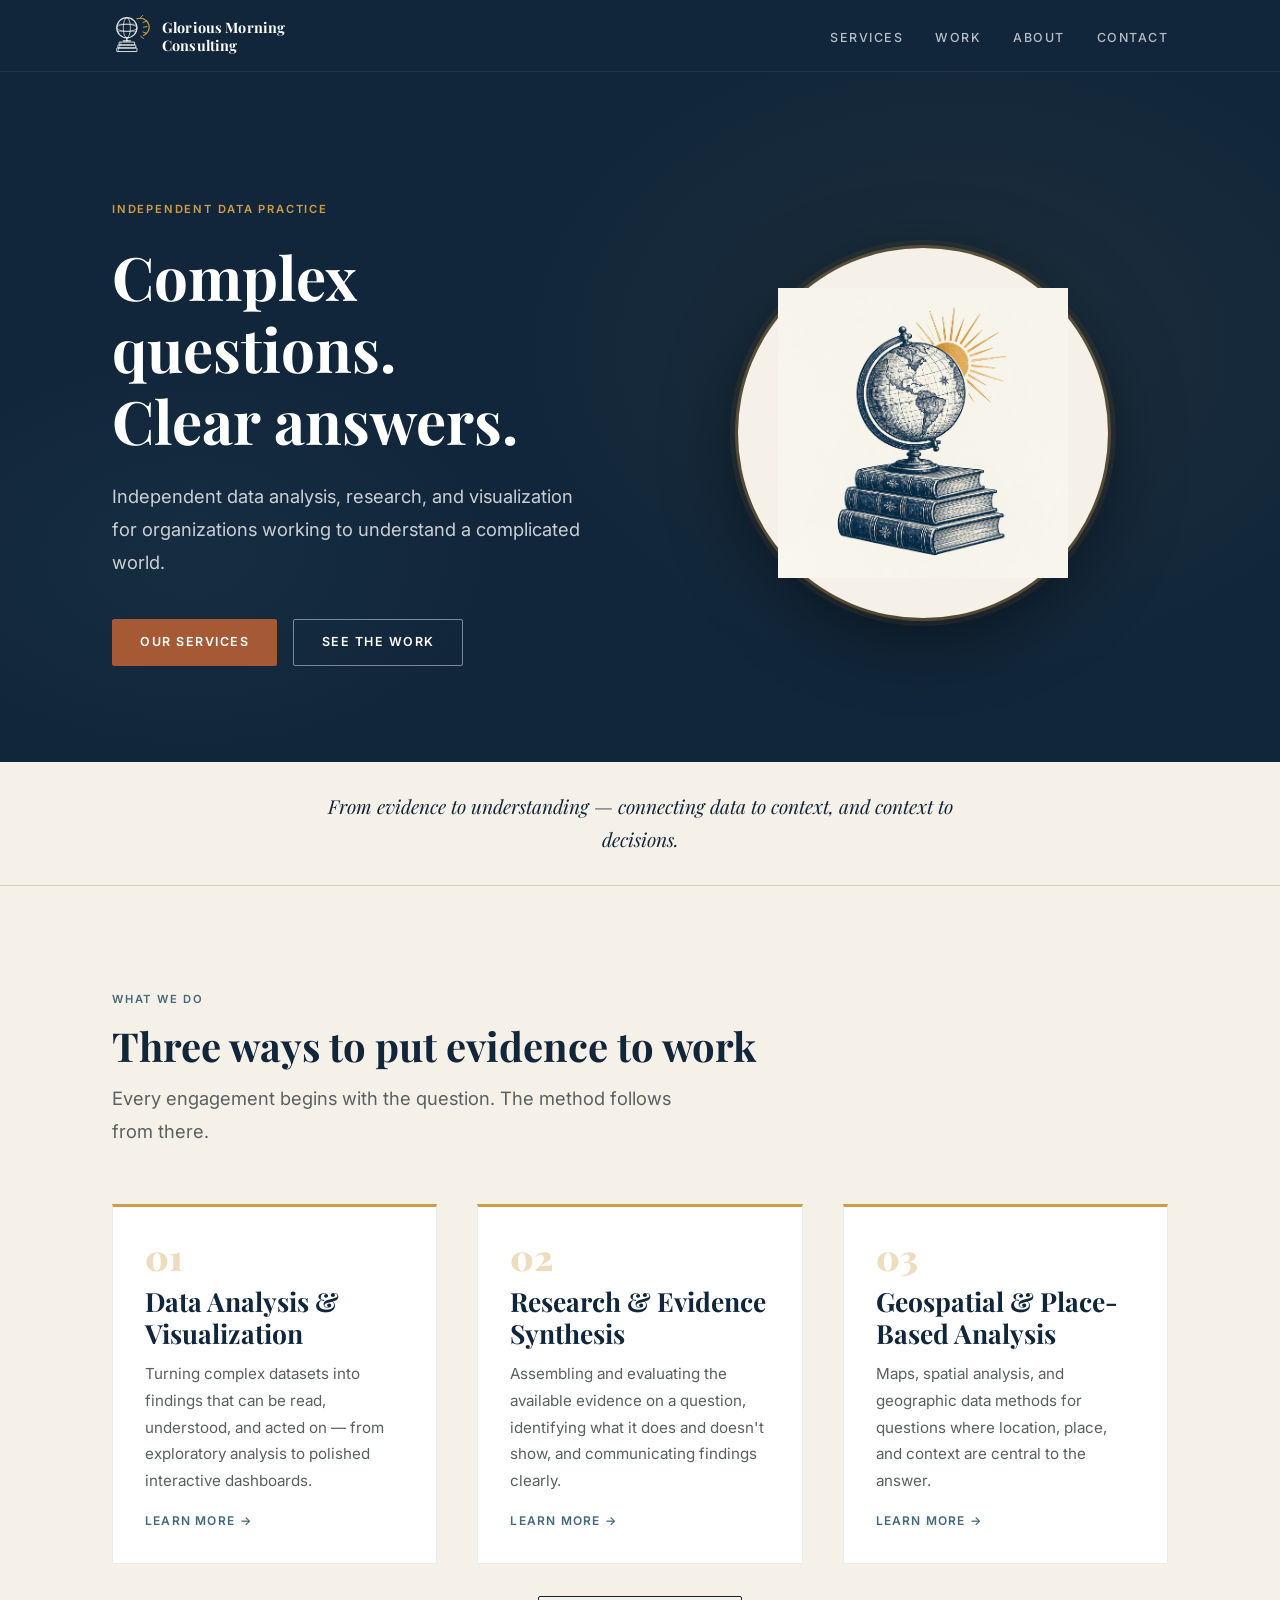
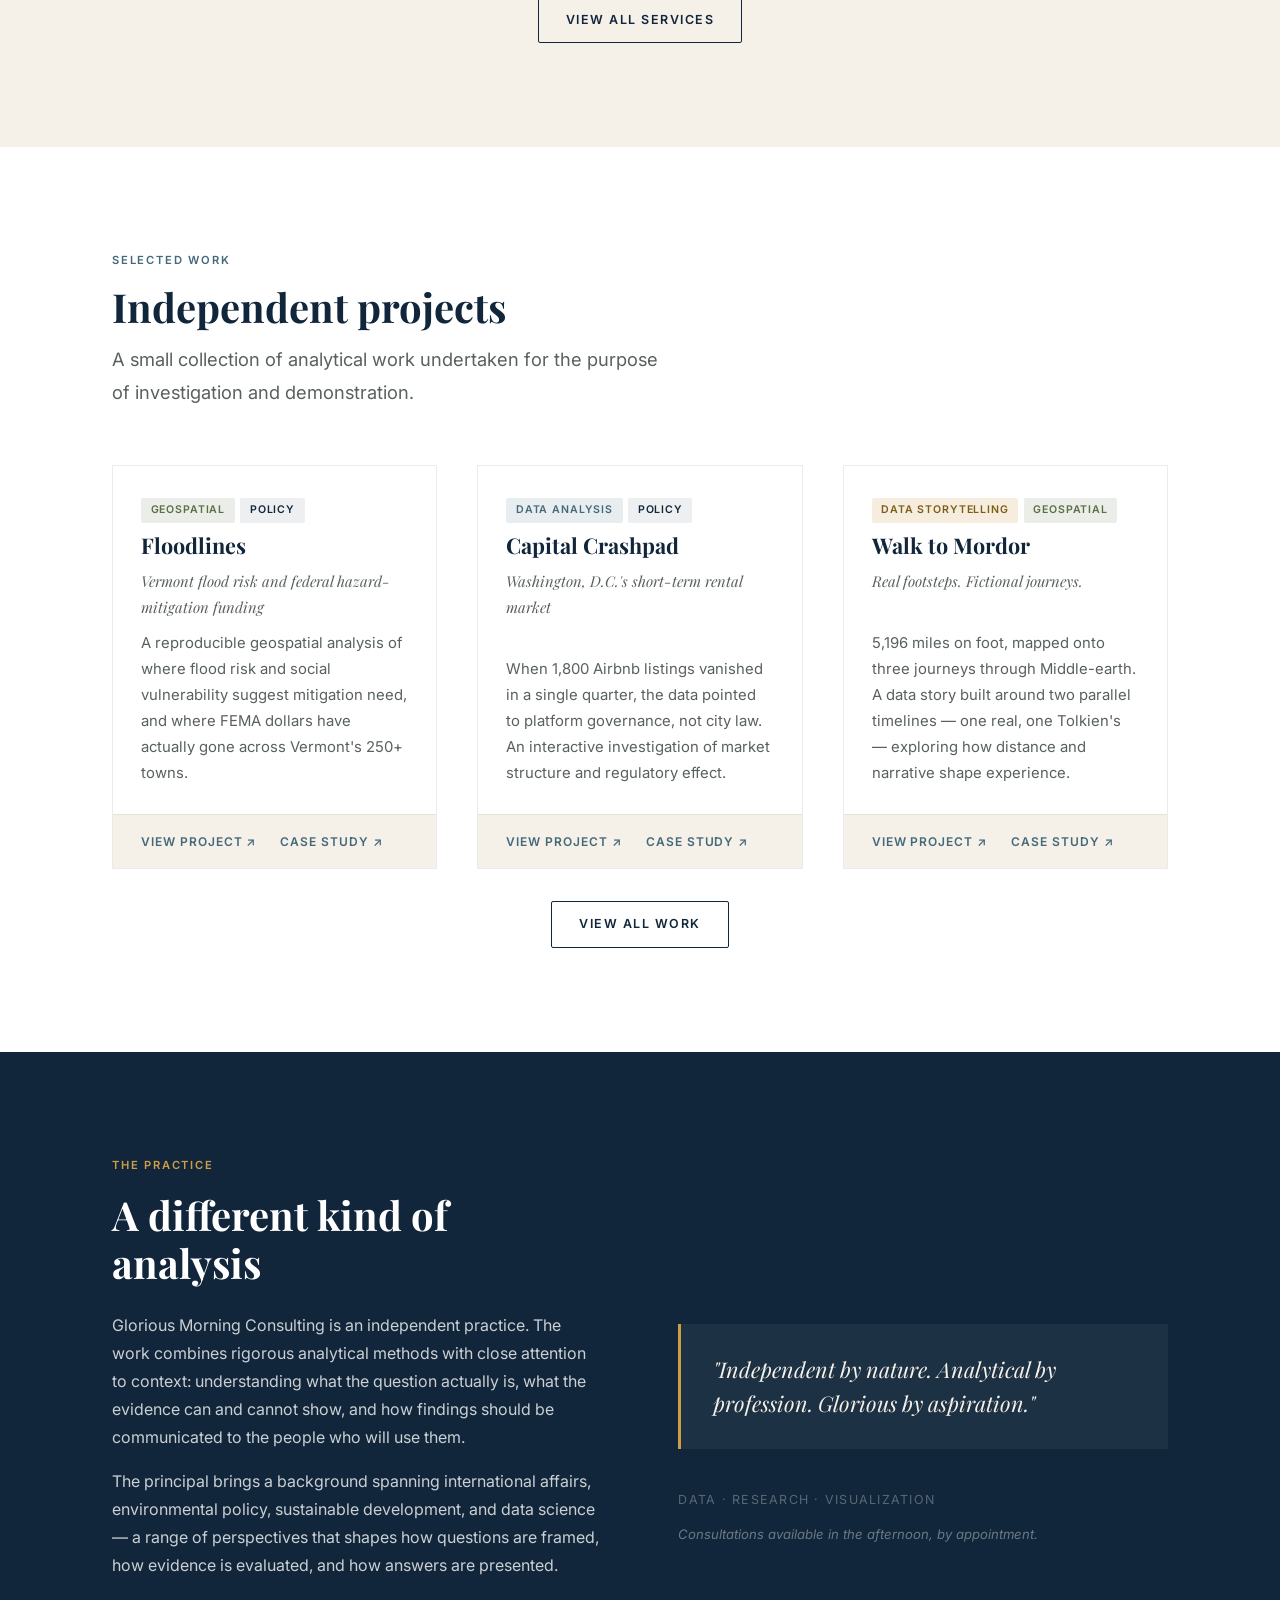
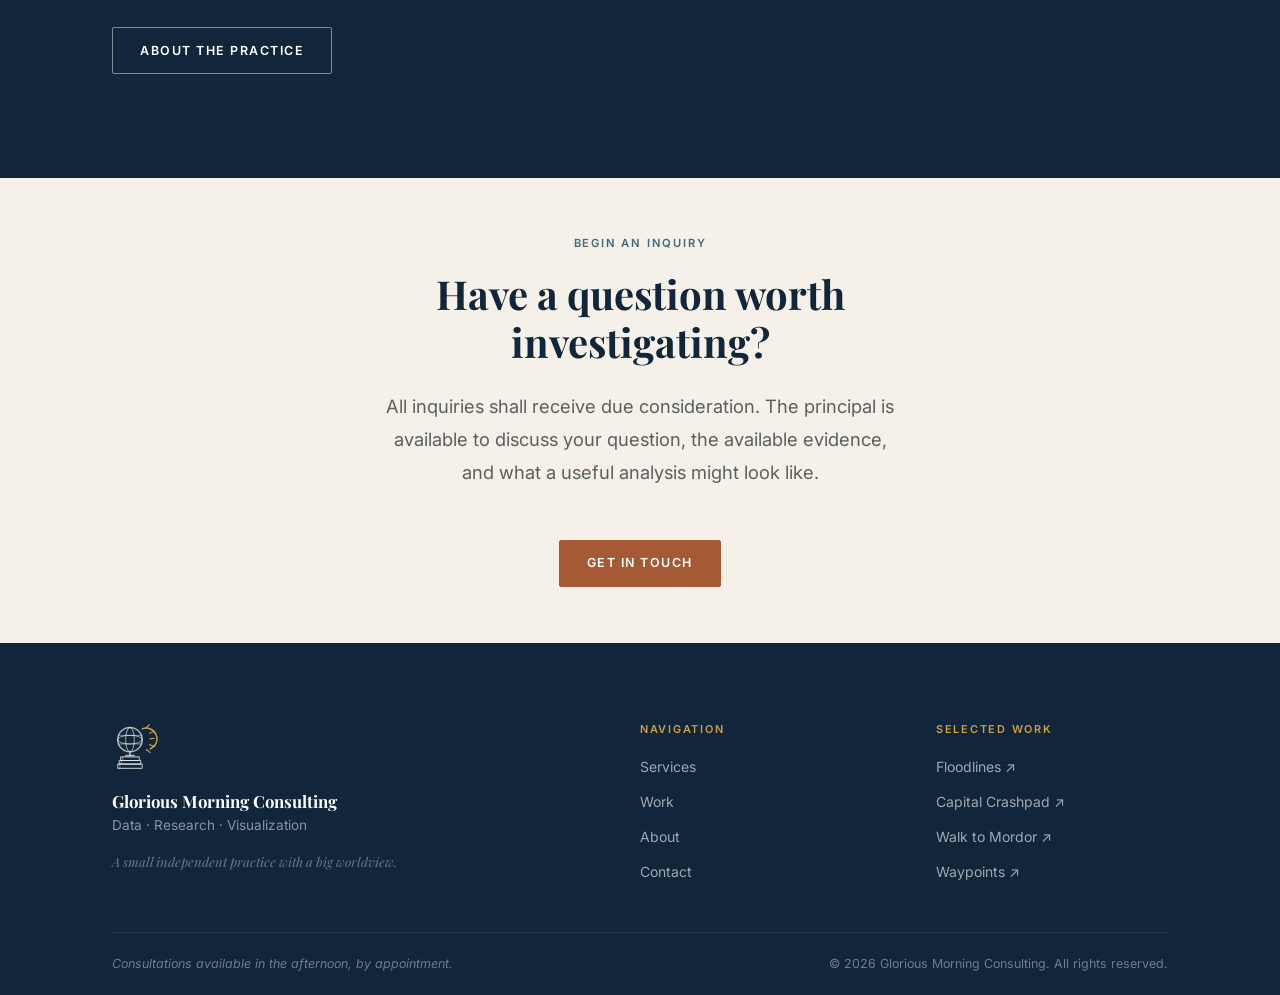
==== index.html @ 9e8c0644 "Build Glorious Morning Consulting MVP website Five-page static site for the consulting practice: - i" ====
<!DOCTYPE html>
<html lang="en">
<head>
  <meta charset="UTF-8">
  <meta name="viewport" content="width=device-width, initial-scale=1.0">
  <title>Glorious Morning Consulting — Data Analysis, Research &amp; Visualization</title>
  <meta name="description" content="Independent data analysis, research, and visualization for organizations working to understand a complicated world. Complex questions. Clear answers.">
  <meta property="og:title" content="Glorious Morning Consulting">
  <meta property="og:description" content="Complex questions. Clear answers. Independent data analysis, research, and visualization.">
  <meta property="og:type" content="website">
  <meta property="og:image" content="assets/images/emblem-sunburst.png">
  <link rel="icon" type="image/svg+xml" href="assets/images/emblem.svg">
  <link rel="preconnect" href="https://fonts.googleapis.com">
  <link rel="preconnect" href="https://fonts.gstatic.com" crossorigin>
  <link href="https://fonts.googleapis.com/css2?family=Playfair+Display:ital,wght@0,400;0,700;0,900;1,400;1,700&family=Inter:wght@400;500;600&display=swap" rel="stylesheet">
  <link rel="stylesheet" href="css/style.css">
</head>
<body>

  <a class="skip-link" href="#main">Skip to main content</a>

  <nav class="site-nav" aria-label="Main navigation">
    <div class="container">
      <a class="nav-brand" href="index.html" aria-label="Glorious Morning Consulting — Home">
        <svg xmlns="http://www.w3.org/2000/svg" viewBox="0 0 64 72" fill="none" aria-hidden="true">
          <g stroke="#cf9d47" stroke-linecap="round"><line x1="47" y1="7" x2="52" y2="2" stroke-width="1.6"/><line x1="52" y1="14" x2="58" y2="12" stroke-width="1.6"/><line x1="53" y1="22" x2="59" y2="21" stroke-width="1.6"/><line x1="52" y1="30" x2="58" y2="32" stroke-width="1.6"/><line x1="48" y1="37" x2="53" y2="41" stroke-width="1.6"/><path d="M 42 8 A 15 15 0 0 1 53 36" stroke-width="2" fill="none"/></g>
          <circle cx="25" cy="23" r="17" stroke="currentColor" stroke-width="2"/>
          <ellipse cx="25" cy="23" rx="17" ry="6" stroke="currentColor" stroke-width="1.3"/>
          <ellipse cx="25" cy="23" rx="6" ry="17" stroke="currentColor" stroke-width="1.3"/>
          <line x1="8.5" y1="17" x2="41.5" y2="17" stroke="currentColor" stroke-width="0.9"/>
          <line x1="8" y1="29" x2="42" y2="29" stroke="currentColor" stroke-width="0.9"/>
          <line x1="25" y1="40" x2="25" y2="45" stroke="currentColor" stroke-width="2.2" stroke-linecap="round"/>
          <line x1="19" y1="45" x2="31" y2="45" stroke="currentColor" stroke-width="2" stroke-linecap="round"/>
          <rect x="12" y="47" width="26" height="5" rx="0.5" stroke="currentColor" stroke-width="1.6"/>
          <line x1="15" y1="47" x2="15" y2="52" stroke="currentColor" stroke-width="0.9"/>
          <rect x="10" y="52" width="30" height="5" rx="0.5" stroke="currentColor" stroke-width="1.6"/>
          <line x1="13" y1="52" x2="13" y2="57" stroke="currentColor" stroke-width="0.9"/>
          <rect x="8" y="57" width="34" height="6" rx="0.5" stroke="currentColor" stroke-width="1.6"/>
          <line x1="11" y1="57" x2="11" y2="63" stroke="currentColor" stroke-width="0.9"/>
        </svg>
        <span class="nav-wordmark">Glorious Morning<br>Consulting</span>
      </a>
      <button class="nav-toggle" aria-expanded="false" aria-controls="nav-links" aria-label="Toggle navigation">☰</button>
      <ul class="nav-links" id="nav-links" role="list">
        <li><a href="services.html">Services</a></li>
        <li><a href="work.html">Work</a></li>
        <li><a href="about.html">About</a></li>
        <li><a href="contact.html">Contact</a></li>
      </ul>
    </div>
  </nav>

  <main id="main">

    <!-- ── HERO ── -->
    <section class="hero">
      <div class="container">
        <div class="hero-copy">
          <span class="label">Independent Data Practice</span>
          <h1>Complex questions.<br>Clear answers.</h1>
          <p class="lead">Independent data analysis, research, and visualization for organizations working to understand a complicated world.</p>
          <div class="hero-actions">
            <a href="services.html" class="btn btn-primary">Our Services</a>
            <a href="work.html" class="btn btn-outline-light">See the Work</a>
          </div>
        </div>
        <div class="hero-emblem-frame" aria-hidden="true">
          <div class="hero-medallion">
            <img src="assets/images/emblem-sunburst.png" alt="">
          </div>
        </div>
      </div>
    </section>

    <!-- ── INTRO BAND ── -->
    <div class="intro-band">
      <div class="container">
        <p>From evidence to understanding — connecting data to context, and context to decisions.</p>
      </div>
    </div>

    <!-- ── SERVICES PREVIEW ── -->
    <section class="section section--parchment">
      <div class="container">
        <div class="section-head">
          <span class="label">What We Do</span>
          <h2>Three ways to put evidence to work</h2>
          <p class="lead">Every engagement begins with the question. The method follows from there.</p>
        </div>
        <div class="grid-3">
          <div class="service-card">
            <span class="service-card-num" aria-hidden="true">01</span>
            <h3>Data Analysis &amp; Visualization</h3>
            <p>Turning complex datasets into findings that can be read, understood, and acted on — from exploratory analysis to polished interactive dashboards.</p>
            <a href="services.html#analysis" class="more-link">Learn more</a>
          </div>
          <div class="service-card">
            <span class="service-card-num" aria-hidden="true">02</span>
            <h3>Research &amp; Evidence Synthesis</h3>
            <p>Assembling and evaluating the available evidence on a question, identifying what it does and doesn't show, and communicating findings clearly.</p>
            <a href="services.html#research" class="more-link">Learn more</a>
          </div>
          <div class="service-card">
            <span class="service-card-num" aria-hidden="true">03</span>
            <h3>Geospatial &amp; Place-Based Analysis</h3>
            <p>Maps, spatial analysis, and geographic data methods for questions where location, place, and context are central to the answer.</p>
            <a href="services.html#geospatial" class="more-link">Learn more</a>
          </div>
        </div>
        <div class="text-center mt-4">
          <a href="services.html" class="btn btn-outline">View All Services</a>
        </div>
      </div>
    </section>

    <!-- ── SELECTED WORK ── -->
    <section class="section">
      <div class="container">
        <div class="section-head">
          <span class="label">Selected Work</span>
          <h2>Independent projects</h2>
          <p class="lead">A small collection of analytical work undertaken for the purpose of investigation and demonstration.</p>
        </div>
        <div class="grid-3">

          <article class="project-card">
            <div class="project-card-body">
              <div class="project-tags">
                <span class="tag tag--geo">Geospatial</span>
                <span class="tag tag--policy">Policy</span>
              </div>
              <h3>Floodlines</h3>
              <p class="project-sub">Vermont flood risk and federal hazard-mitigation funding</p>
              <p>A reproducible geospatial analysis of where flood risk and social vulnerability suggest mitigation need, and where FEMA dollars have actually gone across Vermont's 250+ towns.</p>
            </div>
            <footer class="project-card-footer">
              <a href="https://johbry17.github.io/Floodlines/" target="_blank" rel="noopener noreferrer">View project ↗</a>
              <a href="https://informedwanderer.com/workshop/floodlines.html" target="_blank" rel="noopener noreferrer">Case study ↗</a>
            </footer>
          </article>

          <article class="project-card">
            <div class="project-card-body">
              <div class="project-tags">
                <span class="tag tag--data">Data Analysis</span>
                <span class="tag tag--policy">Policy</span>
              </div>
              <h3>Capital Crashpad</h3>
              <p class="project-sub">Washington, D.C.'s short-term rental market</p>
              <p>When 1,800 Airbnb listings vanished in a single quarter, the data pointed to platform governance, not city law. An interactive investigation of market structure and regulatory effect.</p>
            </div>
            <footer class="project-card-footer">
              <a href="https://johbry17.github.io/Capital-Crashpad/" target="_blank" rel="noopener noreferrer">View project ↗</a>
              <a href="https://informedwanderer.com/workshop/capital-crashpad.html" target="_blank" rel="noopener noreferrer">Case study ↗</a>
            </footer>
          </article>

          <article class="project-card">
            <div class="project-card-body">
              <div class="project-tags">
                <span class="tag tag--story">Data Storytelling</span>
                <span class="tag tag--geo">Geospatial</span>
              </div>
              <h3>Walk to Mordor</h3>
              <p class="project-sub">Real footsteps. Fictional journeys.</p>
              <p>5,196 miles on foot, mapped onto three journeys through Middle-earth. A data story built around two parallel timelines — one real, one Tolkien's — exploring how distance and narrative shape experience.</p>
            </div>
            <footer class="project-card-footer">
              <a href="https://johbry17.github.io/Walk-to-Mordor/static/" target="_blank" rel="noopener noreferrer">View project ↗</a>
              <a href="https://informedwanderer.com/workshop/walk-to-mordor.html" target="_blank" rel="noopener noreferrer">Case study ↗</a>
            </footer>
          </article>

        </div>
        <div class="text-center mt-4">
          <a href="work.html" class="btn btn-outline">View All Work</a>
        </div>
      </div>
    </section>

    <!-- ── THE PRACTICE (dark) ── -->
    <section class="section section--dark">
      <div class="container">
        <div class="split split--center">
          <div>
            <span class="label">The Practice</span>
            <h2 class="mt-2">A different kind of analysis</h2>
            <p class="mt-3">Glorious Morning Consulting is an independent practice. The work combines rigorous analytical methods with close attention to context: understanding what the question actually is, what the evidence can and cannot show, and how findings should be communicated to the people who will use them.</p>
            <p>The principal brings a background spanning international affairs, environmental policy, sustainable development, and data science — a range of perspectives that shapes how questions are framed, how evidence is evaluated, and how answers are presented.</p>
            <a href="about.html" class="btn btn-outline-light mt-4">About the Practice</a>
          </div>
          <div>
            <div class="pull-quote" style="background: rgba(255,255,255,0.05); border-left-color: var(--gold);">
              <blockquote style="color: var(--parchment);">"Independent by nature. Analytical by profession. Glorious by aspiration."</blockquote>
            </div>
            <p style="font-size: 0.78rem; color: rgba(255,255,255,0.3); letter-spacing: 0.1em; text-transform: uppercase; margin-top: 1.5rem;">Data · Research · Visualization</p>
            <p style="font-size: 0.82rem; color: rgba(255,255,255,0.38); font-style: italic; margin-top: 0.5rem;">Consultations available in the afternoon, by appointment.</p>
          </div>
        </div>
      </div>
    </section>

    <!-- ── CTA ── -->
    <section class="section--sm section--parchment">
      <div class="container text-center">
        <span class="label">Begin an Inquiry</span>
        <h2 class="mt-2" style="max-width: 480px; margin-left: auto; margin-right: auto;">Have a question worth investigating?</h2>
        <p class="lead mt-3" style="max-width: 520px; margin-left: auto; margin-right: auto;">All inquiries shall receive due consideration. The principal is available to discuss your question, the available evidence, and what a useful analysis might look like.</p>
        <a href="contact.html" class="btn btn-primary mt-4">Get in Touch</a>
      </div>
    </section>

  </main>

  <footer class="site-footer" aria-label="Site footer">
    <div class="container">
      <div class="footer-top">
        <div class="footer-brand">
          <svg xmlns="http://www.w3.org/2000/svg" viewBox="0 0 64 72" fill="none" aria-hidden="true">
            <g stroke="#cf9d47" stroke-linecap="round"><line x1="47" y1="7" x2="52" y2="2" stroke-width="1.6"/><line x1="52" y1="14" x2="58" y2="12" stroke-width="1.6"/><line x1="53" y1="22" x2="59" y2="21" stroke-width="1.6"/><line x1="52" y1="30" x2="58" y2="32" stroke-width="1.6"/><line x1="48" y1="37" x2="53" y2="41" stroke-width="1.6"/><path d="M 42 8 A 15 15 0 0 1 53 36" stroke-width="2" fill="none"/></g>
            <circle cx="25" cy="23" r="17" stroke="currentColor" stroke-width="2"/>
            <ellipse cx="25" cy="23" rx="17" ry="6" stroke="currentColor" stroke-width="1.3"/>
            <ellipse cx="25" cy="23" rx="6" ry="17" stroke="currentColor" stroke-width="1.3"/>
            <line x1="8.5" y1="17" x2="41.5" y2="17" stroke="currentColor" stroke-width="0.9"/>
            <line x1="8" y1="29" x2="42" y2="29" stroke="currentColor" stroke-width="0.9"/>
            <line x1="25" y1="40" x2="25" y2="45" stroke="currentColor" stroke-width="2.2" stroke-linecap="round"/>
            <line x1="19" y1="45" x2="31" y2="45" stroke="currentColor" stroke-width="2" stroke-linecap="round"/>
            <rect x="12" y="47" width="26" height="5" rx="0.5" stroke="currentColor" stroke-width="1.6"/>
            <line x1="15" y1="47" x2="15" y2="52" stroke="currentColor" stroke-width="0.9"/>
            <rect x="10" y="52" width="30" height="5" rx="0.5" stroke="currentColor" stroke-width="1.6"/>
            <line x1="13" y1="52" x2="13" y2="57" stroke="currentColor" stroke-width="0.9"/>
            <rect x="8" y="57" width="34" height="6" rx="0.5" stroke="currentColor" stroke-width="1.6"/>
            <line x1="11" y1="57" x2="11" y2="63" stroke="currentColor" stroke-width="0.9"/>
          </svg>
          <h3>Glorious Morning Consulting</h3>
          <p>Data · Research · Visualization</p>
          <p class="tagline">A small independent practice with a big worldview.</p>
        </div>
        <nav class="footer-col" aria-label="Footer navigation">
          <h4>Navigation</h4>
          <ul role="list">
            <li><a href="services.html">Services</a></li>
            <li><a href="work.html">Work</a></li>
            <li><a href="about.html">About</a></li>
            <li><a href="contact.html">Contact</a></li>
          </ul>
        </nav>
        <nav class="footer-col" aria-label="Selected work">
          <h4>Selected Work</h4>
          <ul role="list">
            <li><a href="https://johbry17.github.io/Floodlines/" target="_blank" rel="noopener noreferrer">Floodlines ↗</a></li>
            <li><a href="https://johbry17.github.io/Capital-Crashpad/" target="_blank" rel="noopener noreferrer">Capital Crashpad ↗</a></li>
            <li><a href="https://johbry17.github.io/Walk-to-Mordor/static/" target="_blank" rel="noopener noreferrer">Walk to Mordor ↗</a></li>
            <li><a href="https://johbry17.github.io/Waypoints/" target="_blank" rel="noopener noreferrer">Waypoints ↗</a></li>
          </ul>
        </nav>
      </div>
      <div class="footer-bottom">
        <span class="quirk">Consultations available in the afternoon, by appointment.</span>
        <span>© 2026 Glorious Morning Consulting. All rights reserved.</span>
      </div>
    </div>
  </footer>

  <script src="js/main.js"></script>
</body>
</html>
---- css/style.css ----
/* ============================================================
   GLORIOUS MORNING CONSULTING — Main Stylesheet
   ============================================================ */

/* --- Design Tokens ---------------------------------------- */
:root {
  --navy:        #11263a;
  --teal:        #44697a;
  --sage:        #5c6e43;
  --gold:        #cf9d47;
  --terracotta:  #a55935;
  --cream:       #dbcfb9;
  --parchment:   #f5f0e8;
  --white:       #ffffff;
  --text:        #1c2b2a;
  --muted:       #596060;

  --ff-display:  'Playfair Display', Georgia, 'Times New Roman', serif;
  --ff-body:     'Inter', system-ui, -apple-system, sans-serif;

  --max-w:  1120px;
  --gap:    clamp(1.5rem, 4vw, 2.5rem);
  --nav-h:  72px;
  --radius: 2px;
}

/* --- Reset ------------------------------------------------- */
*, *::before, *::after { box-sizing: border-box; margin: 0; padding: 0; }
html { scroll-behavior: smooth; -webkit-text-size-adjust: 100%; }
body {
  font-family: var(--ff-body);
  font-size: 1rem;
  line-height: 1.75;
  color: var(--text);
  background: var(--white);
}
img, svg { max-width: 100%; height: auto; display: block; }
a {
  color: var(--teal);
  text-decoration: underline;
  text-underline-offset: 3px;
}
a:hover { color: var(--navy); }
a:focus-visible {
  outline: 2px solid var(--gold);
  outline-offset: 3px;
  border-radius: 2px;
}
p { margin-bottom: 1em; }
p:last-child { margin-bottom: 0; }
ul, ol { padding-left: 1.5em; }
ul[role="list"], ol[role="list"] { list-style: none; padding-left: 0; }

/* --- Skip Link -------------------------------------------- */
.skip-link {
  position: absolute;
  top: -100%;
  left: 1rem;
  z-index: 200;
  background: var(--gold);
  color: var(--navy);
  font-weight: 600;
  font-size: 0.875rem;
  padding: 0.5rem 1rem;
  text-decoration: none;
  border-radius: var(--radius);
  transition: top 0.15s;
}
.skip-link:focus { top: 1rem; }

/* --- Typography ------------------------------------------- */
h1, h2, h3, h4, h5 {
  font-family: var(--ff-display);
  line-height: 1.2;
  color: var(--navy);
  font-weight: 700;
}
h1 { font-size: clamp(2.2rem, 5vw, 3.75rem); }
h2 { font-size: clamp(1.65rem, 3.5vw, 2.5rem); }
h3 { font-size: clamp(1.2rem, 2.5vw, 1.65rem); }
h4 { font-size: 1.05rem; }

.label {
  display: block;
  font-family: var(--ff-body);
  font-size: 0.7rem;
  font-weight: 600;
  letter-spacing: 0.16em;
  text-transform: uppercase;
  color: var(--teal);
}
.lead {
  font-size: clamp(1rem, 2vw, 1.15rem);
  line-height: 1.8;
  color: var(--muted);
}
blockquote {
  font-family: var(--ff-display);
  font-size: clamp(1.1rem, 2.5vw, 1.35rem);
  font-style: italic;
  line-height: 1.6;
}

/* --- Layout ----------------------------------------------- */
.container {
  max-width: var(--max-w);
  margin: 0 auto;
  padding: 0 clamp(1rem, 5vw, 2rem);
}
.section        { padding: clamp(3.5rem, 9vw, 6.5rem) 0; }
.section--sm    { padding: clamp(2rem, 5vw, 3.5rem) 0; }
.section--dark      { background: var(--navy); }
.section--parchment { background: var(--parchment); }
.section--cream     { background: var(--cream); }

.section--dark h2,
.section--dark h3,
.section--dark h4    { color: var(--white); }
.section--dark .label { color: var(--gold); }
.section--dark p      { color: rgba(255,255,255,0.78); }

.grid-2 { display: grid; grid-template-columns: repeat(2, 1fr); gap: var(--gap); }
.grid-3 { display: grid; grid-template-columns: repeat(3, 1fr); gap: var(--gap); }

@media (max-width: 900px) { .grid-3 { grid-template-columns: 1fr 1fr; } }
@media (max-width: 640px) { .grid-2, .grid-3 { grid-template-columns: 1fr; } }

.split {
  display: grid;
  grid-template-columns: 1fr 1fr;
  gap: clamp(2rem, 6vw, 5rem);
  align-items: start;
}
.split--center { align-items: center; }
@media (max-width: 768px) { .split { grid-template-columns: 1fr; } }

/* --- Navigation ------------------------------------------- */
.site-nav {
  position: sticky;
  top: 0;
  z-index: 100;
  height: var(--nav-h);
  background: var(--navy);
  border-bottom: 1px solid rgba(255,255,255,0.06);
}
.site-nav .container {
  height: 100%;
  display: flex;
  align-items: center;
  justify-content: space-between;
}
.nav-brand {
  display: flex;
  align-items: center;
  gap: 0.75rem;
  text-decoration: none;
  flex-shrink: 0;
}
.nav-brand svg {
  width: 38px;
  height: 43px;
  color: rgba(255,255,255,0.88);
  flex-shrink: 0;
}
.nav-wordmark {
  font-family: var(--ff-display);
  font-size: 0.9rem;
  font-weight: 700;
  line-height: 1.25;
  color: var(--white);
  letter-spacing: 0.01em;
}
.nav-links {
  display: flex;
  list-style: none;
  gap: 2rem;
  align-items: center;
}
.nav-links a {
  font-size: 0.78rem;
  font-weight: 500;
  letter-spacing: 0.12em;
  text-transform: uppercase;
  color: rgba(255,255,255,0.7);
  text-decoration: none;
  padding-bottom: 2px;
  border-bottom: 1.5px solid transparent;
  transition: color 0.15s, border-color 0.15s;
}
.nav-links a:hover                    { color: var(--white); border-bottom-color: var(--gold); }
.nav-links a.active,
.nav-links a[aria-current="page"]     { color: var(--gold); border-bottom-color: var(--gold); }
.nav-links a:focus-visible            { outline: 2px solid var(--gold); outline-offset: 4px; }

.nav-toggle {
  display: none;
  background: none;
  border: 1px solid rgba(255,255,255,0.25);
  color: var(--white);
  padding: 0.35rem 0.65rem;
  cursor: pointer;
  font-size: 1.1rem;
  line-height: 1;
  border-radius: var(--radius);
}
.nav-toggle:hover { border-color: var(--gold); color: var(--gold); }
.nav-toggle:focus-visible { outline: 2px solid var(--gold); outline-offset: 3px; }

@media (max-width: 768px) {
  .nav-toggle { display: flex; align-items: center; justify-content: center; }
  .nav-links {
    display: none;
    position: absolute;
    top: var(--nav-h);
    left: 0; right: 0;
    background: var(--navy);
    flex-direction: column;
    gap: 0;
    padding: 0.5rem 0 1rem;
    border-top: 1px solid rgba(255,255,255,0.07);
    box-shadow: 0 6px 20px rgba(0,0,0,0.35);
  }
  .nav-links.open { display: flex; }
  .nav-links li { width: 100%; }
  .nav-links a {
    display: block;
    padding: 0.8rem 1.5rem;
    font-size: 0.875rem;
    border-bottom: none;
  }
  .nav-links a:hover, .nav-links a.active {
    background: rgba(255,255,255,0.05);
    color: var(--gold);
    border-bottom: none;
  }
}

/* --- Buttons ---------------------------------------------- */
.btn {
  display: inline-flex;
  align-items: center;
  gap: 0.5rem;
  padding: 0.72rem 1.7rem;
  font-family: var(--ff-body);
  font-size: 0.78rem;
  font-weight: 600;
  letter-spacing: 0.12em;
  text-transform: uppercase;
  text-decoration: none;
  cursor: pointer;
  border: 1.5px solid transparent;
  border-radius: var(--radius);
  transition: background 0.15s, color 0.15s, border-color 0.15s;
  white-space: nowrap;
}
.btn:focus-visible { outline: 2px solid var(--gold); outline-offset: 3px; }
.btn:disabled, .btn[disabled] { opacity: 0.45; cursor: not-allowed; pointer-events: none; }

.btn-primary   { background: var(--terracotta); color: var(--white); border-color: var(--terracotta); }
.btn-primary:hover { background: #8d4b2f; border-color: #8d4b2f; color: var(--white); }

.btn-outline   { background: transparent; color: var(--navy); border-color: var(--navy); }
.btn-outline:hover { background: var(--navy); color: var(--white); }

.btn-outline-light { background: transparent; color: var(--white); border-color: rgba(255,255,255,0.45); }
.btn-outline-light:hover { background: rgba(255,255,255,0.1); border-color: var(--white); color: var(--white); }

/* --- Hero -------------------------------------------------- */
.hero {
  background: var(--navy);
  padding: clamp(4rem, 10vw, 8rem) 0 clamp(3.5rem, 8vw, 6rem);
  position: relative;
  overflow: hidden;
}
.hero::before {
  content: '';
  position: absolute;
  inset: 0;
  background:
    radial-gradient(ellipse 60% 80% at 75% 40%, rgba(207,157,71,0.07) 0%, transparent 60%),
    radial-gradient(ellipse 50% 60% at 15% 70%, rgba(68,105,122,0.1) 0%, transparent 50%);
  pointer-events: none;
}
.hero .container {
  position: relative;
  display: grid;
  grid-template-columns: 1fr 1fr;
  gap: clamp(2rem, 6vw, 5rem);
  align-items: center;
}
.hero-copy .label    { color: var(--gold); margin-bottom: 1.25rem; }
.hero-copy h1        { color: var(--white); margin-bottom: 1.5rem; }
.hero-copy .lead     { color: rgba(255,255,255,0.78); max-width: 500px; margin-bottom: 2.5rem; }
.hero-actions        { display: flex; gap: 1rem; flex-wrap: wrap; }

.hero-emblem-frame   { display: flex; justify-content: center; align-items: center; }
.hero-medallion {
  width: min(370px, 90%);
  aspect-ratio: 1;
  border-radius: 50%;
  background: var(--parchment);
  display: flex;
  align-items: center;
  justify-content: center;
  padding: 2.5rem;
  box-shadow:
    0 0 0 3px rgba(207,157,71,0.3),
    0 0 0 8px rgba(207,157,71,0.07),
    0 16px 70px rgba(0,0,0,0.5);
}
.hero-medallion img { width: 100%; height: 100%; object-fit: contain; }

@media (max-width: 840px) {
  .hero .container     { grid-template-columns: 1fr; text-align: center; }
  .hero-copy .lead     { margin-left: auto; margin-right: auto; }
  .hero-actions        { justify-content: center; }
  .hero-emblem-frame   { order: -1; }
  .hero-medallion      { width: 180px; padding: 1.5rem; }
}

/* --- Page Hero (inner pages) ------------------------------- */
.page-hero {
  background: var(--navy);
  padding: clamp(3rem, 7vw, 5rem) 0 clamp(2.5rem, 6vw, 4rem);
}
.page-hero .label { color: var(--gold); margin-bottom: 1rem; }
.page-hero h1     { color: var(--white); max-width: 680px; margin-bottom: 1rem; }
.page-hero .lead  { color: rgba(255,255,255,0.74); max-width: 560px; }

/* --- Intro Band ------------------------------------------- */
.intro-band {
  background: var(--parchment);
  border-bottom: 1px solid var(--cream);
  padding: 1.75rem 0;
}
.intro-band p {
  font-family: var(--ff-display);
  font-size: clamp(1rem, 2vw, 1.2rem);
  font-style: italic;
  color: var(--navy);
  text-align: center;
  max-width: 680px;
  margin: 0 auto;
}

/* --- Section Headers -------------------------------------- */
.section-head             { margin-bottom: clamp(2rem, 5vw, 3.5rem); }
.section-head .label      { margin-bottom: 0.75rem; }
.section-head h2          { margin-bottom: 0.75rem; }
.section-head .lead       { max-width: 560px; }
.section-head--center     { text-align: center; }
.section-head--center .lead { margin-left: auto; margin-right: auto; }

/* --- Service Cards (home) ---------------------------------- */
.service-card {
  background: var(--white);
  border: 1px solid rgba(0,0,0,0.07);
  border-top: 3px solid var(--gold);
  padding: 2rem;
  display: flex;
  flex-direction: column;
  gap: 0.75rem;
}
.service-card-num {
  font-family: var(--ff-display);
  font-size: 2.2rem;
  font-weight: 900;
  color: var(--gold);
  opacity: 0.35;
  line-height: 1;
}
.service-card h3 { margin: 0; }
.service-card p  { color: var(--muted); font-size: 0.95rem; flex: 1; margin: 0; }
.more-link {
  font-size: 0.75rem;
  font-weight: 600;
  letter-spacing: 0.1em;
  text-transform: uppercase;
  color: var(--teal);
  text-decoration: none;
  display: inline-flex;
  align-items: center;
  gap: 0.3rem;
  margin-top: 0.25rem;
}
.more-link::after { content: ' →'; }
.more-link:hover  { color: var(--navy); }

/* --- Project Cards ---------------------------------------- */
.project-card {
  background: var(--white);
  border: 1px solid rgba(0,0,0,0.08);
  display: flex;
  flex-direction: column;
  transition: box-shadow 0.2s, transform 0.2s;
}
.project-card:hover {
  box-shadow: 0 8px 32px rgba(0,0,0,0.1);
  transform: translateY(-2px);
}
.project-card-body {
  padding: 1.75rem;
  flex: 1;
  display: flex;
  flex-direction: column;
  gap: 0.6rem;
}
.project-card h3 { font-size: 1.35rem; margin: 0; }
.project-card .project-sub {
  font-style: italic;
  font-size: 0.88rem;
  color: var(--muted);
  font-family: var(--ff-display);
  margin: 0;
}
.project-card > .project-card-body p {
  font-size: 0.93rem;
  color: var(--muted);
  margin: 0;
  flex: 1;
}
.project-tags {
  display: flex;
  flex-wrap: wrap;
  gap: 0.35rem;
  margin-top: 0.25rem;
}
.tag {
  font-size: 0.66rem;
  font-weight: 600;
  letter-spacing: 0.08em;
  text-transform: uppercase;
  padding: 0.2rem 0.6rem;
  border-radius: 2px;
}
.tag--geo    { background: rgba(92,110,67,0.12);  color: var(--sage); }
.tag--data   { background: rgba(68,105,122,0.12); color: var(--teal); }
.tag--story  { background: rgba(207,157,71,0.18); color: #7a5e18; }
.tag--policy { background: rgba(17,38,58,0.07);   color: var(--navy); }

.project-card-footer {
  padding: 1rem 1.75rem;
  border-top: 1px solid rgba(0,0,0,0.06);
  background: var(--parchment);
  display: flex;
  gap: 1.5rem;
  align-items: center;
  flex-wrap: wrap;
}
.project-card-footer a {
  font-size: 0.75rem;
  font-weight: 600;
  letter-spacing: 0.08em;
  text-transform: uppercase;
  color: var(--teal);
  text-decoration: none;
}
.project-card-footer a:hover { color: var(--navy); text-decoration: underline; }
.project-note {
  font-size: 0.75rem;
  color: var(--muted);
  font-style: italic;
}

/* --- Services Page ---------------------------------------- */
.service-blocks { padding: clamp(2rem, 5vw, 4rem) 0; }
.service-block {
  padding: clamp(2.5rem, 6vw, 4.5rem) 0;
  border-bottom: 1px solid var(--cream);
}
.service-block:last-child { border-bottom: none; }
.service-block-inner {
  display: grid;
  grid-template-columns: 260px 1fr;
  gap: clamp(2rem, 6vw, 4.5rem);
  align-items: start;
}
.service-block-meta {
  position: sticky;
  top: calc(var(--nav-h) + 2rem);
}
.service-num {
  font-family: var(--ff-display);
  font-size: 4rem;
  font-weight: 900;
  color: var(--gold);
  opacity: 0.22;
  line-height: 1;
  margin-bottom: 0.25rem;
}
.service-block-meta h2 { font-size: clamp(1.4rem, 3vw, 1.9rem); margin-bottom: 0.5rem; }
.service-block-body h3 { margin-bottom: 0.75rem; }
.service-block-body p  { margin-bottom: 1.25em; }
.service-block-body p:last-child { margin-bottom: 0; }

.deliverables-list { margin-top: 2rem; padding-top: 1.5rem; border-top: 1px solid var(--cream); }
.deliverables-list h4 {
  font-family: var(--ff-body);
  font-size: 0.7rem;
  font-weight: 600;
  letter-spacing: 0.14em;
  text-transform: uppercase;
  color: var(--teal);
  margin-bottom: 0.75rem;
}
.deliverables-list ul {
  list-style: none;
  padding-left: 0;
  display: flex;
  flex-wrap: wrap;
  gap: 0.4rem;
}
.deliverables-list li {
  font-size: 0.82rem;
  padding: 0.25rem 0.7rem;
  background: var(--parchment);
  border: 1px solid var(--cream);
  border-radius: var(--radius);
  color: var(--text);
}

@media (max-width: 800px) {
  .service-block-inner  { grid-template-columns: 1fr; }
  .service-block-meta   { position: static; }
  .service-num          { font-size: 2.5rem; }
}

/* Pricing block */
.pricing-note {
  background: var(--navy);
  color: rgba(255,255,255,0.8);
  padding: clamp(2rem, 5vw, 3rem);
  border-left: 4px solid var(--gold);
}
.pricing-note h3   { color: var(--white); margin-bottom: 1rem; font-size: 1.4rem; }
.pricing-note p    { color: rgba(255,255,255,0.78); }
.pricing-note .btn { margin-top: 1.5rem; }

/* --- About Page ------------------------------------------- */
.about-intro {
  display: grid;
  grid-template-columns: 1fr 300px;
  gap: clamp(2rem, 6vw, 5rem);
  align-items: start;
  padding: clamp(3rem, 7vw, 5rem) 0;
}
.about-emblem { text-align: center; }
.about-emblem img {
  max-width: 260px;
  margin: 0 auto 1rem;
  filter: drop-shadow(0 6px 24px rgba(17,38,58,0.14));
}
.about-emblem-caption {
  font-family: var(--ff-display);
  font-size: 0.85rem;
  font-style: italic;
  color: var(--muted);
}
@media (max-width: 768px) {
  .about-intro { grid-template-columns: 1fr; }
  .about-emblem { order: -1; }
  .about-emblem img { max-width: 200px; }
}

.about-text h2        { margin-bottom: 1rem; }
.about-text h3        { margin: 2rem 0 0.75rem; color: var(--teal); font-size: 1.1rem; font-family: var(--ff-body); font-weight: 600; letter-spacing: 0.04em; }
.about-text p         { margin-bottom: 1.25em; }

.skills-grid {
  display: grid;
  grid-template-columns: repeat(3, 1fr);
  gap: 1.5rem;
  margin-top: 1.5rem;
}
.skill-group h4 {
  font-family: var(--ff-body);
  font-size: 0.7rem;
  font-weight: 600;
  letter-spacing: 0.14em;
  text-transform: uppercase;
  color: var(--teal);
  margin-bottom: 0.6rem;
  padding-bottom: 0.4rem;
  border-bottom: 1px solid var(--cream);
}
.skill-group ul { list-style: none; padding-left: 0; font-size: 0.9rem; color: var(--muted); line-height: 2; }
@media (max-width: 640px) { .skills-grid { grid-template-columns: 1fr 1fr; } }

/* --- Contact Page ----------------------------------------- */
.contact-grid {
  display: grid;
  grid-template-columns: 5fr 7fr;
  gap: clamp(2rem, 6vw, 5rem);
  align-items: start;
  padding: clamp(3rem, 7vw, 5rem) 0;
}
@media (max-width: 768px) { .contact-grid { grid-template-columns: 1fr; } }

.contact-detail {
  display: flex;
  gap: 1rem;
  margin-bottom: 2rem;
  align-items: flex-start;
}
.contact-detail-icon {
  font-size: 1.4rem;
  color: var(--gold);
  flex-shrink: 0;
  margin-top: 0.1rem;
  line-height: 1;
}
.contact-detail-label {
  display: block;
  font-size: 0.7rem;
  font-weight: 600;
  letter-spacing: 0.14em;
  text-transform: uppercase;
  color: var(--teal);
  margin-bottom: 0.25rem;
}
.contact-detail-text p { font-size: 0.95rem; margin: 0; }

.form-panel h2        { margin-bottom: 0.5rem; }
.form-panel p.lead    { margin-bottom: 2rem; }

.form-notice {
  padding: 1rem 1.25rem;
  background: var(--parchment);
  border-left: 3px solid var(--gold);
  font-size: 0.88rem;
  color: var(--muted);
  margin-bottom: 1.5rem;
  line-height: 1.6;
}
.form-notice strong { color: var(--navy); }

.inquiry-form     { display: flex; flex-direction: column; gap: 1.25rem; }
.form-group       { display: flex; flex-direction: column; gap: 0.3rem; }
.form-group label {
  font-size: 0.7rem;
  font-weight: 600;
  letter-spacing: 0.14em;
  text-transform: uppercase;
  color: var(--teal);
}
.form-group input,
.form-group textarea,
.form-group select {
  width: 100%;
  padding: 0.75rem 1rem;
  border: 1.5px solid var(--cream);
  border-radius: var(--radius);
  font-family: var(--ff-body);
  font-size: 0.95rem;
  color: var(--text);
  background: var(--white);
  transition: border-color 0.15s, box-shadow 0.15s;
}
.form-group input:focus,
.form-group textarea:focus,
.form-group select:focus {
  outline: none;
  border-color: var(--teal);
  box-shadow: 0 0 0 3px rgba(68,105,122,0.12);
}
.form-group input::placeholder,
.form-group textarea::placeholder { color: rgba(0,0,0,0.28); }
.form-group textarea { min-height: 160px; resize: vertical; }
.form-honeypot { display: none; }

/* --- Pull Quote ------------------------------------------- */
.pull-quote {
  padding: 1.75rem 2rem;
  border-left: 3px solid var(--gold);
  background: var(--parchment);
  margin: 2.5rem 0;
}
.pull-quote blockquote { color: var(--navy); }
.pull-quote cite {
  display: block;
  font-size: 0.75rem;
  color: var(--muted);
  font-style: normal;
  margin-top: 0.75rem;
  letter-spacing: 0.08em;
  text-transform: uppercase;
}

/* --- Ornamental Separator --------------------------------- */
.ornament {
  display: flex;
  align-items: center;
  gap: 1rem;
  color: var(--cream);
  margin: 3rem 0;
}
.ornament::before, .ornament::after { content: ''; flex: 1; height: 1px; background: currentColor; }
.ornament-mark { color: var(--gold); font-size: 0.9rem; flex-shrink: 0; }

/* --- Footer ----------------------------------------------- */
.site-footer {
  background: var(--navy);
  padding-top: clamp(3rem, 7vw, 5rem);
}
.footer-top {
  display: grid;
  grid-template-columns: 2fr 1fr 1fr;
  gap: clamp(2rem, 6vw, 4rem);
  padding-bottom: 2.5rem;
  border-bottom: 1px solid rgba(255,255,255,0.08);
}
@media (max-width: 768px) {
  .footer-top { grid-template-columns: 1fr 1fr; }
  .footer-brand { grid-column: 1 / -1; }
}
@media (max-width: 480px) {
  .footer-top { grid-template-columns: 1fr; }
}

.footer-brand svg {
  width: 46px;
  height: 52px;
  color: rgba(255,255,255,0.65);
  margin-bottom: 1rem;
}
.footer-brand h3 {
  font-family: var(--ff-display);
  font-size: 1.05rem;
  font-weight: 700;
  color: var(--white);
  margin-bottom: 0.2rem;
}
.footer-brand p { font-size: 0.85rem; color: rgba(255,255,255,0.5); }
.footer-brand .tagline {
  font-family: var(--ff-display);
  font-style: italic;
  font-size: 0.82rem;
  color: rgba(255,255,255,0.38);
  margin-top: 0.6rem;
}

.footer-col h4 {
  font-family: var(--ff-body);
  font-size: 0.68rem;
  font-weight: 600;
  letter-spacing: 0.16em;
  text-transform: uppercase;
  color: var(--gold);
  margin-bottom: 1rem;
}
.footer-col ul { list-style: none; padding-left: 0; }
.footer-col li { margin-bottom: 0.45rem; }
.footer-col a  { font-size: 0.875rem; color: rgba(255,255,255,0.6); text-decoration: none; }
.footer-col a:hover { color: var(--white); }

.footer-bottom {
  padding: 1.25rem 0;
  display: flex;
  justify-content: space-between;
  align-items: center;
  font-size: 0.78rem;
  color: rgba(255,255,255,0.4);
  gap: 1rem;
  flex-wrap: wrap;
}
.footer-bottom .quirk { font-style: italic; }
@media (max-width: 480px) {
  .footer-bottom { flex-direction: column; align-items: flex-start; gap: 0.4rem; }
}

/* --- Utility --------------------------------------------- */
.text-center { text-align: center; }
.text-right  { text-align: right; }
.mt-2 { margin-top: 1rem; }
.mt-3 { margin-top: 1.5rem; }
.mt-4 { margin-top: 2rem; }
.mt-6 { margin-top: 3rem; }
.mb-2 { margin-bottom: 1rem; }
.mb-4 { margin-bottom: 2rem; }
.sr-only {
  position: absolute;
  width: 1px; height: 1px;
  padding: 0; margin: -1px;
  overflow: hidden;
  clip: rect(0,0,0,0);
  white-space: nowrap;
  border: 0;
}
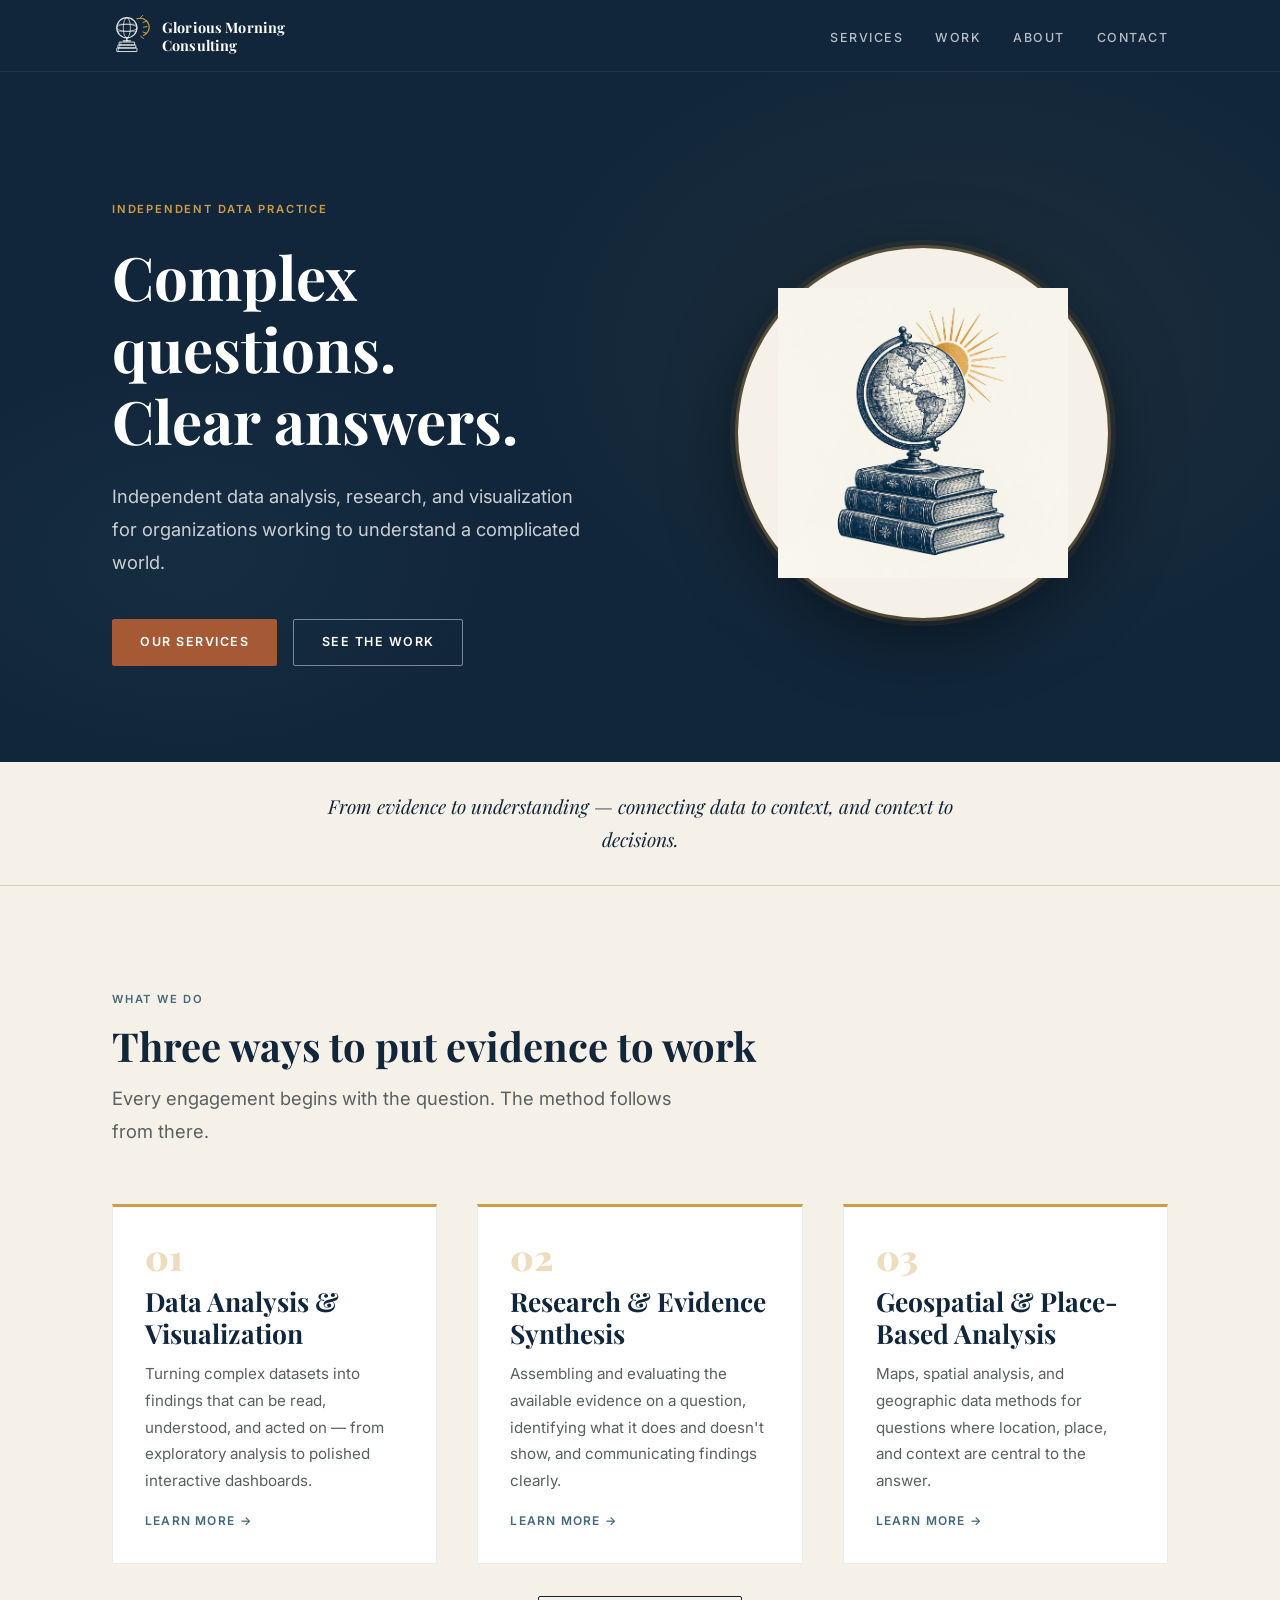
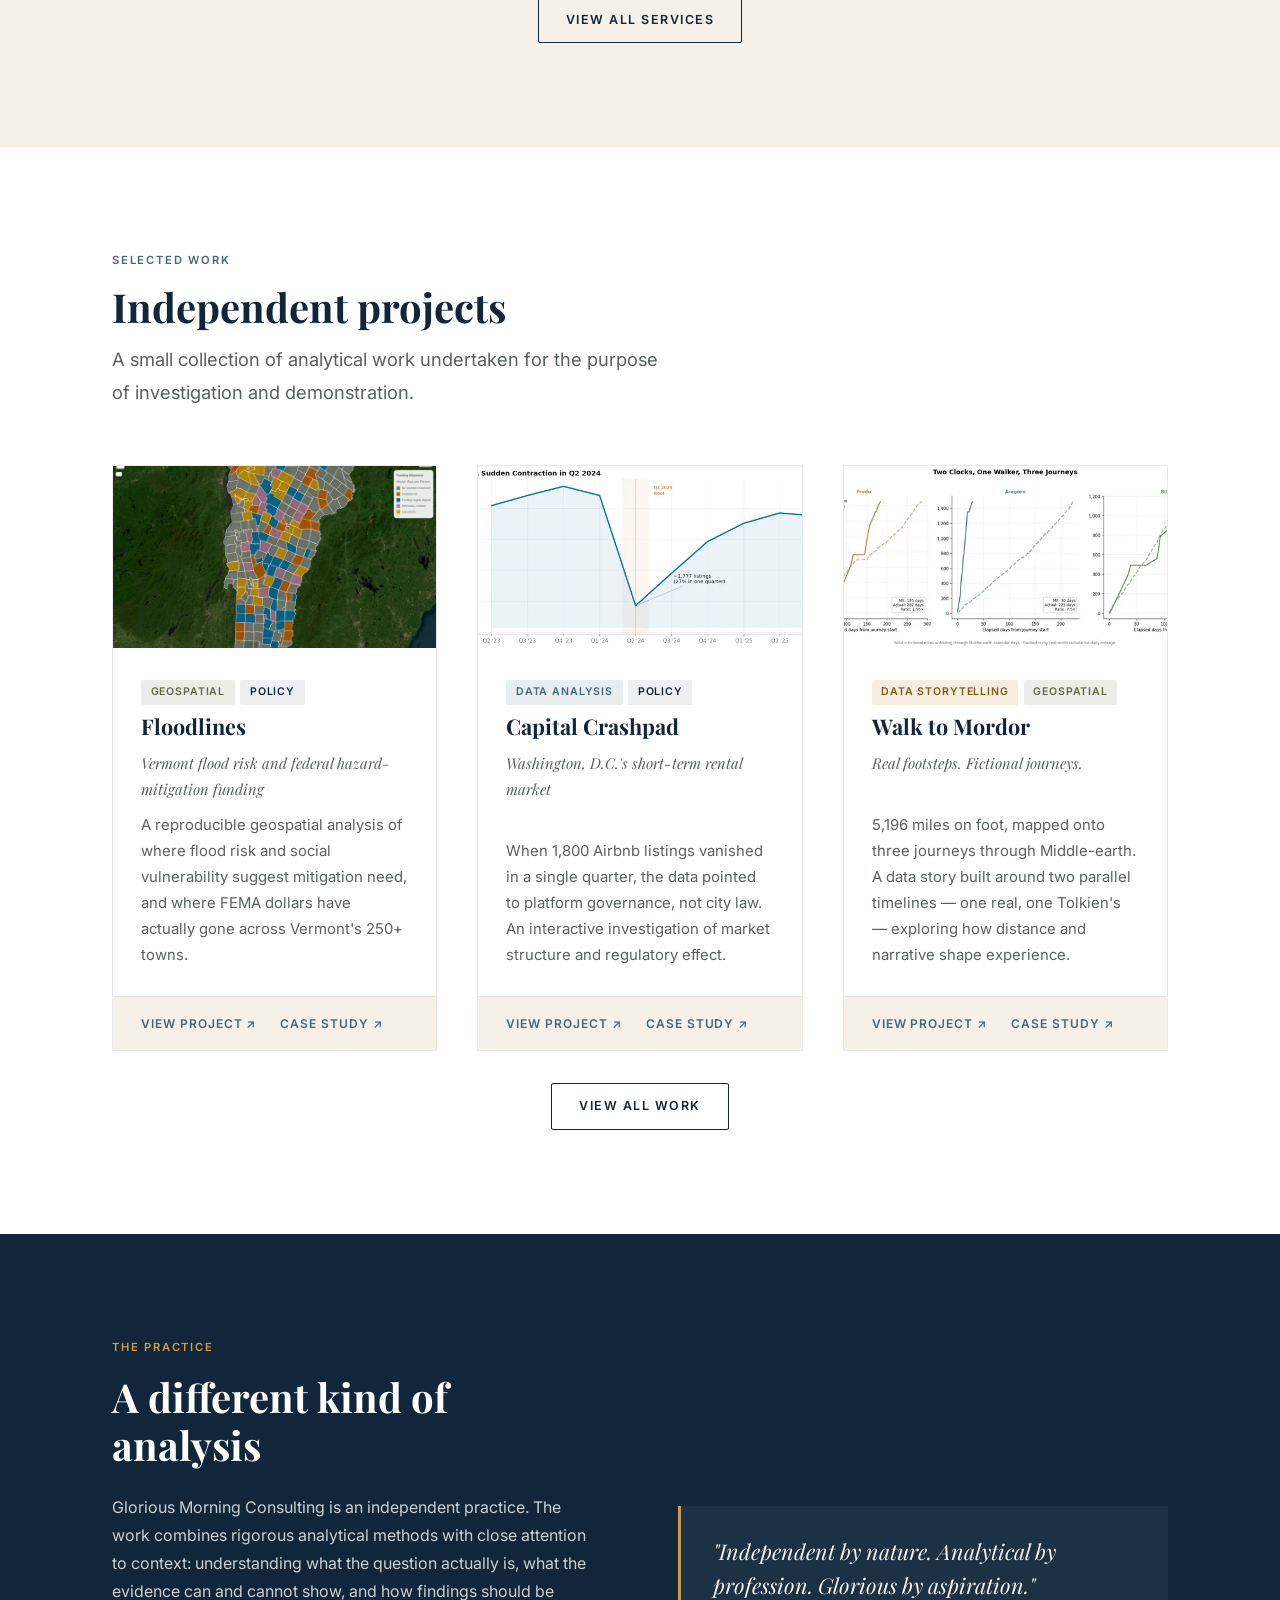
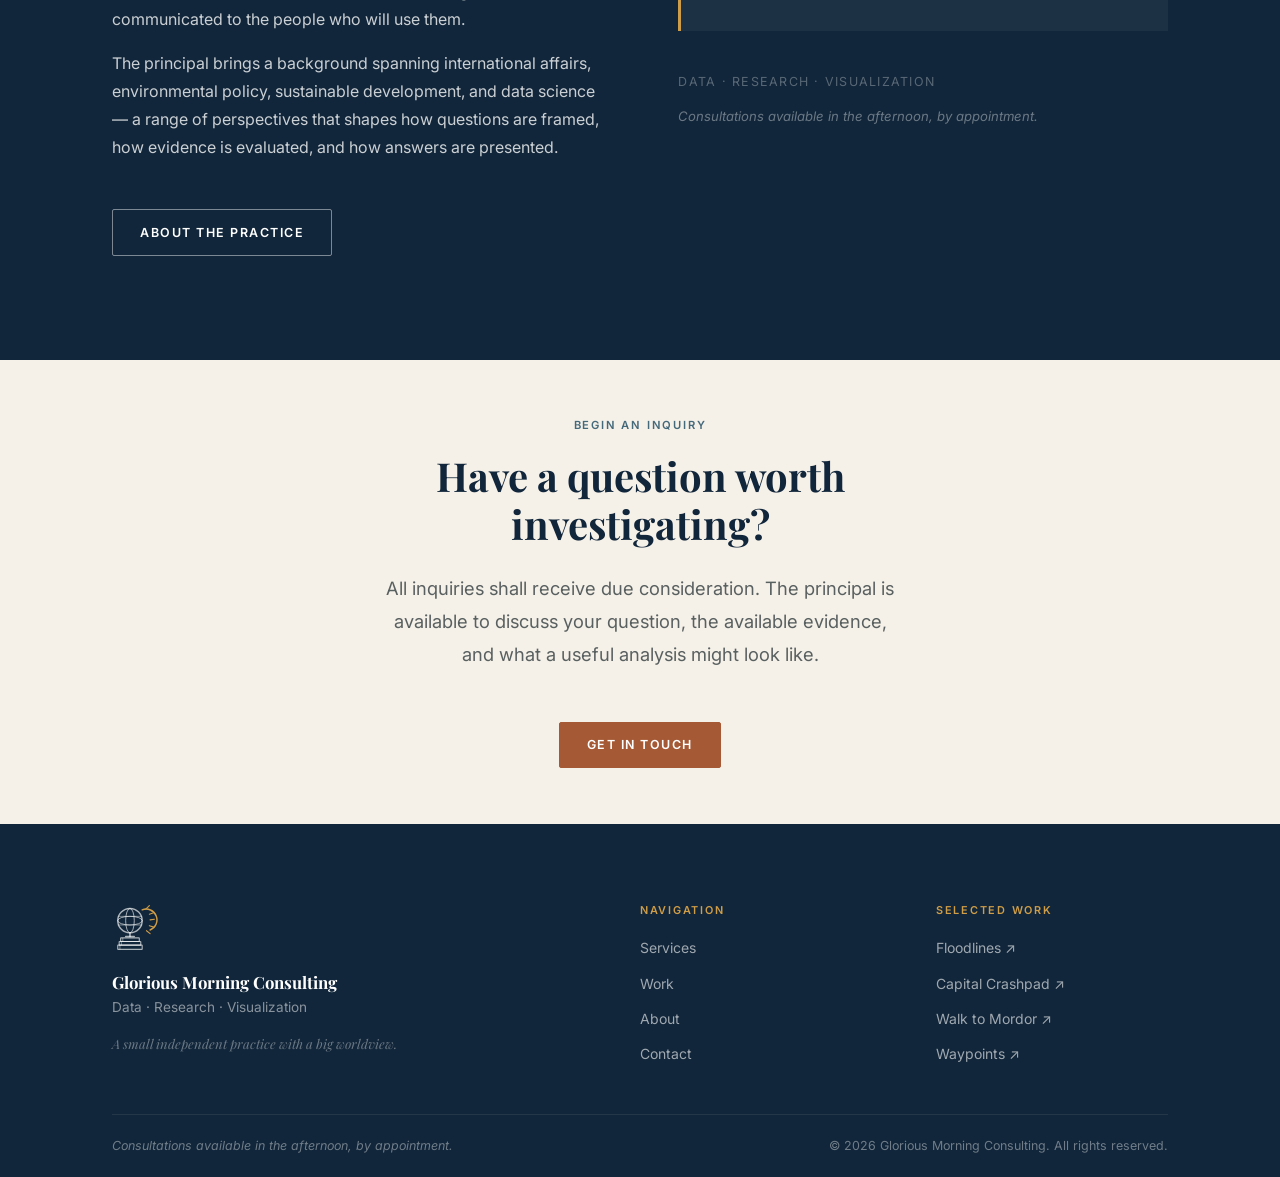
==== commit 49bef99d: "Add project thumbnails to home and work pages - Add .project-card-thumb and .project-card-thumb--wor" ====
--- a/index.html
+++ b/index.html
@@ -124,6 +124,11 @@
         <div class="grid-3">
 
           <article class="project-card">
+            <div class="project-card-thumb">
+              <img src="assets/thumbnails/floodlines-thumb.webp"
+                   alt="Choropleth map of Vermont classifying towns by flood risk and FEMA hazard-mitigation funding alignment, with categories ranging from underserved to historically invested"
+                   width="720" height="480" loading="lazy">
+            </div>
             <div class="project-card-body">
               <div class="project-tags">
                 <span class="tag tag--geo">Geospatial</span>
@@ -140,6 +145,11 @@
           </article>
 
           <article class="project-card">
+            <div class="project-card-thumb">
+              <img src="assets/thumbnails/capital-crashpad-thumb.webp"
+                   alt="Line chart showing Washington DC Airbnb active listing counts dropping by roughly 1,800 in Q2 2024 following Airbnb's expanded identity verification and quality-removal program"
+                   width="720" height="331" loading="lazy">
+            </div>
             <div class="project-card-body">
               <div class="project-tags">
                 <span class="tag tag--data">Data Analysis</span>
@@ -156,6 +166,11 @@
           </article>
 
           <article class="project-card">
+            <div class="project-card-thumb">
+              <img src="assets/thumbnails/walk-to-mordor-thumb.webp"
+                   alt="Three-panel dual-clock chart comparing cumulative real walking miles against fictional Middle-earth journey distances for Frodo, Aragorn, and Bilbo"
+                   width="720" height="286" loading="lazy">
+            </div>
             <div class="project-card-body">
               <div class="project-tags">
                 <span class="tag tag--story">Data Storytelling</span>
--- a/css/style.css
+++ b/css/style.css
@@ -462,6 +462,26 @@
   font-style: italic;
 }
 
+/* --- Project Card Thumbnails ------------------------------ */
+.project-card-thumb {
+  width: 100%;
+  aspect-ratio: 16 / 9;
+  overflow: hidden;
+  background: var(--parchment);
+  flex-shrink: 0;
+}
+.project-card-thumb img {
+  width: 100%;
+  height: 100%;
+  object-fit: cover;
+  display: block;
+}
+/* Work page: full-width cards get a fixed height instead of 16:9 */
+.project-card-thumb--work {
+  aspect-ratio: unset;
+  height: 260px;
+}
+
 /* --- Services Page ---------------------------------------- */
 .service-blocks { padding: clamp(2rem, 5vw, 4rem) 0; }
 .service-block {
